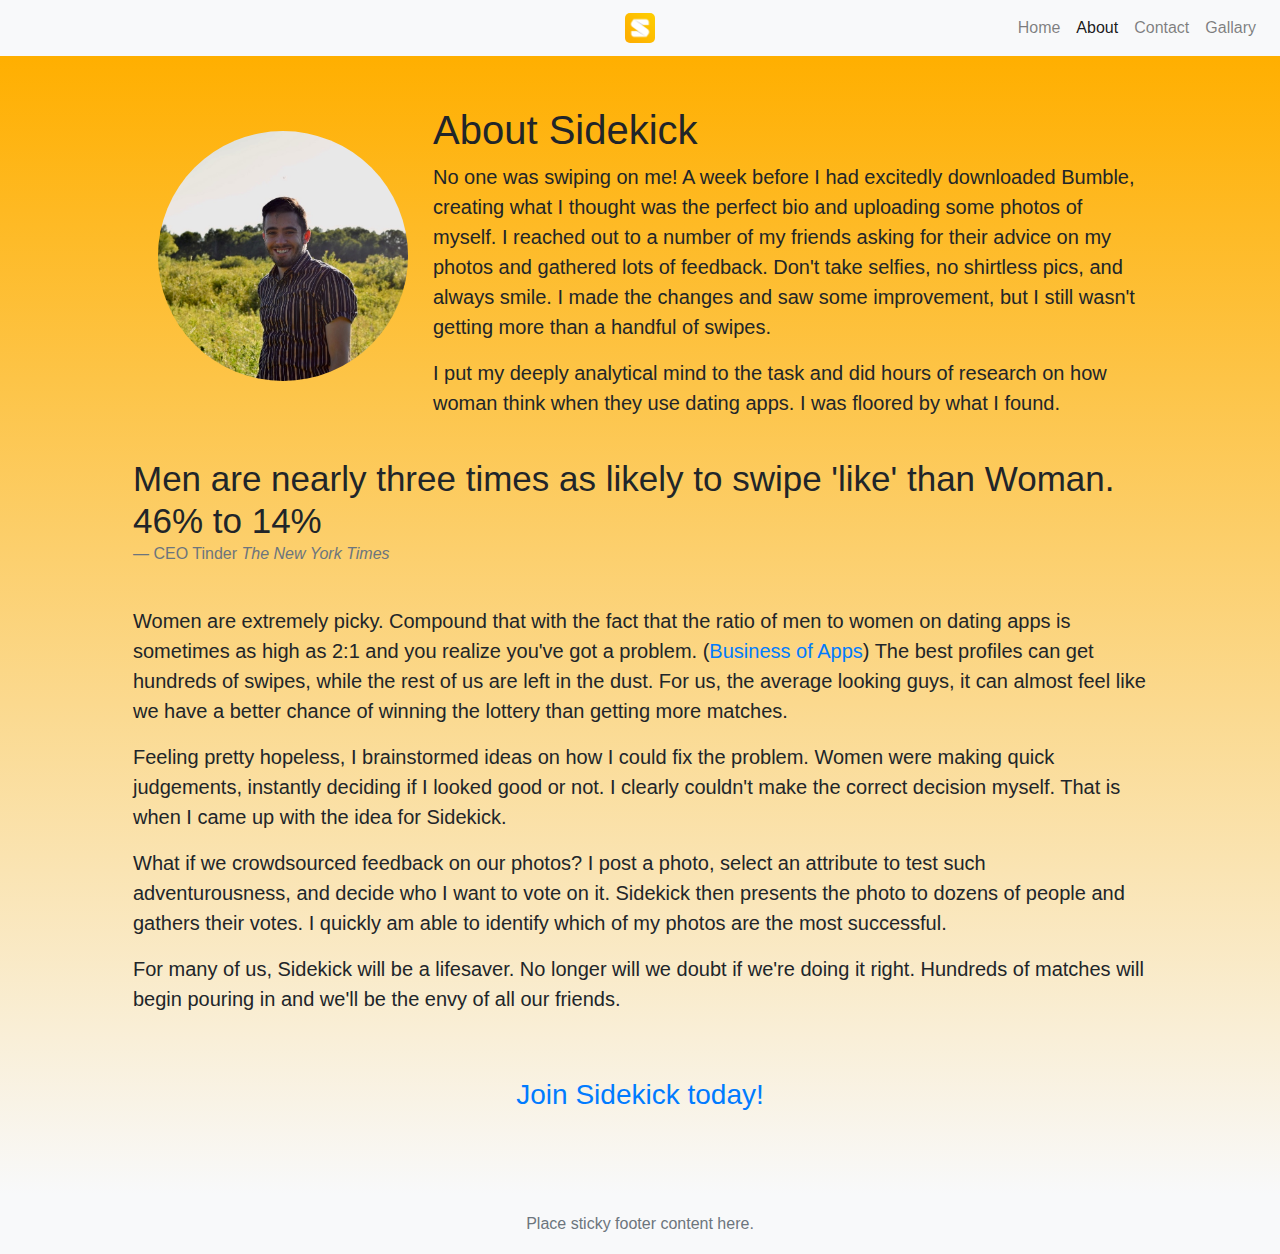
==== pages/about.html @ a57391af "First Commit" ====
<!DOCTYPE html>
<html lang="en">

<head>

	<meta charset="utf-8">
	<meta name="viewport" content="width=device-width, initial-scale=1, shrink-to-fit=no">
	<link rel="stylesheet" href="https://stackpath.bootstrapcdn.com/bootstrap/4.5.2/css/bootstrap.min.css" integrity="sha384-JcKb8q3iqJ61gNV9KGb8thSsNjpSL0n8PARn9HuZOnIxN0hoP+VmmDGMN5t9UJ0Z" crossorigin="anonymous">

	<script src="https://code.jquery.com/jquery-3.5.1.slim.min.js" integrity="sha384-DfXdz2htPH0lsSSs5nCTpuj/zy4C+OGpamoFVy38MVBnE+IbbVYUew+OrCXaRkfj" crossorigin="anonymous"></script>
	<script src="https://cdn.jsdelivr.net/npm/popper.js@1.16.1/dist/umd/popper.min.js" integrity="sha384-9/reFTGAW83EW2RDu2S0VKaIzap3H66lZH81PoYlFhbGU+6BZp6G7niu735Sk7lN" crossorigin="anonymous"></script>
	<script src="https://stackpath.bootstrapcdn.com/bootstrap/4.5.2/js/bootstrap.min.js" integrity="sha384-B4gt1jrGC7Jh4AgTPSdUtOBvfO8shuf57BaghqFfPlYxofvL8/KUEfYiJOMMV+rV" crossorigin="anonymous"></script>
	<link rel="stylesheet" href="../styles.css">
	<title>About Sidekick</title>
</head>

<body>
	<div class="container-fluid  main-container">
		<nav class="navbar navbar-expand-lg navbar-light bg-light fixed-top">
			<div class="d-flex w-100 order-0">

				<div class="w-100">
					<button class="navbar-toggler" type="button" data-toggle="collapse" data-target="#navbarNav">
						<span class="navbar-toggler-icon"></span>
					</button>
				</div>

				<div class="row justify-content-center align-self-center">
					<a href="../index.html">
						<img style="border-radius: 5px" src="../pictures/logo.png" width="30" height="30">
					</a>
				</div>
				<span class="w-100 d-lg-none"></span>
			</div>

			<span class="w-100 d-lg-none"></span>

			<div class="collapse navbar-collapse w-100 order-1 order-lg-0" id="navbarNav">
				<ul class="navbar-nav ml-auto mt-2 mt-lg-0">
					<li class="nav-item">
						<a class="nav-link" href="../index.html">Home</a>
					</li>
					<li class="nav-item active">
						<a class="nav-link" href="#">About<span class="sr-only">(current)</span></a>
					</li>
					<li class="nav-item">
						<a class="nav-link" href="contact.html">Contact</a>

					</li>
					<li class="nav-item">
						<a class="nav-link" href="gallary.html">Gallary</a>
					</li>
				</ul>

			</div>
		</nav>
		<div class="container ">
			<div class="row mx-md-5">
				<div class="span12">

					<div class="d-block text-md-left text-center">
						<img src="../pictures/stewart.jpeg" class="rounded-circle about-personal-photo  float-md-left" alt="Stewart the Founder">
						<h1>About Sidekick</h1>
					</div>
					<p class="lead">
						No one was swiping on me! A week before I had
						excitedly downloaded Bumble, creating what I thought was the perfect
						bio and uploading some photos of myself. I reached out to a number
						of my friends asking for their advice on my photos and gathered lots
						of feedback. Don't take selfies, no shirtless pics, and always smile.
						I made the changes and saw some improvement, but I still wasn't getting
						more than a handful of swipes.</p>

					<p class="lead">I put my deeply analytical mind to the task and did hours of research
						on how woman think when they use dating apps. I was floored by what I
						found.</p>
					<br>
					<blockquote class="blockquote">
						<p class="mb-0  display-4 quote">Men are nearly three times as likely to swipe 'like'
							than Woman. 46% to 14%</p>
						<footer class="blockquote-footer">CEO Tinder <cite title="Source Title">
								<a href="https://www.nytimes.com/2014/10/30/fashion/tinder-the-fast-growing-dating-app-taps-an-age-old-truth.html" class="hyperlink-color">
									The New York Times</a></cite></footer>
					</blockquote>
					<br>
					<p class="lead">Women are extremely picky. Compound that with the fact that the
						ratio of men to women on dating apps is sometimes as high as 2:1
						and you realize you've got a problem. (<a href="https://www.businessofapps.com/data/tinder-statistics/">Business of Apps</a>)
						The best profiles can get hundreds of swipes,
						while the rest of us are left in the dust. For us, the average looking
						guys, it can almost feel like we have a better chance of winning the
						lottery than getting more matches.</p>

					<p class="lead">
						Feeling pretty hopeless, I brainstormed ideas on how I could fix the
						problem. Women were making quick judgements, instantly deciding if I
						looked good or not. I clearly couldn't make the correct decision myself.
						That is when I came up with the idea for Sidekick.</p>

					<p class="lead">What if we crowdsourced feedback on our photos? I post a photo,
						select an attribute to test such adventurousness, and decide who
						I want to vote on it. Sidekick then presents the photo to dozens of
						people and gathers their votes. I quickly am
						able to identify which of my photos are the most successful.</p>
					<p class="lead">
						For many of us, Sidekick will be a lifesaver. No longer will we doubt
						if we're doing it right. Hundreds of matches will begin pouring in and
						we'll be the envy of all our friends.</p>
					<br>
					<br>
					<div class="d-flex justify-content-center">
						<h3><a href="../index.html">Join Sidekick today!</a></h3>
					</div>
					<br>
				</div>
			</div>
		</div>




	</div>
	<!--No one was swiping on me! A week before I had excitedly downloaded Bumble, creating what I thought was the perfect bio and uploading some photos of myself. I reached out to a number of my friends asking for their advice on my photos and
		gathered lots of feedback. Don't take selfies, no shirtless pics, and always smile. I made the changes and saw some improvement, but I still wasn't getting more than a handful of swipes.

		I put my deeply analytical mind to the task and did hours of research on how woman think when they use dating apps. I was floored by what I found. The New York Times stated that "men are nearly three times as likely to swipe “like” (in 46
		percent of cases) than woman (14 percent)."
		Women are extremely picky. Compound that with the fact that the ratio of men to women on dating apps is sometimes as high as 2:1 and you realize you've got a problem. (BusinessofApps) The best profiles can get hundreds of swipes, while the rest
		of us are left in the dust. For us, the average looking guys, it can almost feel like we have a better chance of winning the lottery than getting more matches.

		then the ‘bottom’ 80% of men were in essence competing for the bottom 22% of women, while the top 78% of women were competing for the top 20% of men. (BusinessofApps)

		Feeling pretty hopeless, I brainstormed ideas on how I could fix the problem. Women were making quick judgements, instantly deciding if I looked good or not. I clearly couldn't make the correct decision myself. That is when I came up with the
		idea for Sidekick.

		What if we crowdsourced feedback on our photos? I post a photo, select an attribute to test such adventurousness, and decide who I want to vote on it. Sidekick then presents the photo to dozens of people and gathers their votes. I quickly am
		able to identify which of my photos are the most successful.
		For many of us, Sidekick will be a lifesaver. No longer will we doubt if we're doing it right. Hundreds of matches will begin pouring in and we'll be the envy of all our friends.
		Join Sidekick today!

		I felt like I had a pretty great personality-spontaneous, happy, and fun to be around. -->
	</div>

	<footer class="footer">
		<div class="container">
			<span class="text-muted">Place sticky footer content here.</span>
		</div>
	</footer>
</body>

</html>
---- styles.css ----
* {
  margin: 0;
  padding: 0;
  box-sizing: border-box;
}

body {
  padding-top: 56px;
  padding-bottom: 60px;
  font-family: -apple-system, BlinkMacSystemFont, sans-serif;
  background-color: #F8F9FA;
  /*#F8F9FA;*/
}

html {
  position: relative;
  min-height: 100%;
}

/*Main Page CSS*/
/* Mobile Styles */
/* Mobile Styles */
.full-width-center {
  position: absolute;
  left: 50%;
  margin-left: -15px !important;
  /* 50% of your logo width */
  display: block;
}

.main-container {
  padding-top: 50px;
  padding-bottom: 50px;
  background-image: linear-gradient(#FFAF00, #F8F9FA);
}

.abs-center-x {
  position: absolute;
  left: 50%;
  transform: translateX(-50%);
  align-self: center;
}

.main-title {
  font-size: 80px;
  font-size: 15.0vw;
}

.main-subtitle {
  font-size: 30px;
  color: #343436;
}

.screenshot {
  height: 600px;
}

.footer {
  position: absolute;
  bottom: 0;
  width: 100%;
  height: 60px;
  text-align: center;
  line-height: 60px;
  background-color: #F8F9FA;
}

/*About Styles*/
/*About Styles*/
/*About Styles*/
.about-personal-photo {
  width: 250px;
  height: 250px;
  margin: 25px;
}

.quote {
  font-size: 50px;
}

.hyperlink-color {
  color: inherit;
}

/* Mobile Styles */
/* Mobile Styles */
/* Mobile Styles */
@media only screen and (max-width: 575px) {
  .mobile-text-center {
    text-align: center;
  }
}

/* Tablet Styles */
/* Tablet Styles */
/* Tablet Styles */
@media only screen and (min-width: 576px) and (max-width: 768px) {
  .main-container {
    padding-top: 50px;
    padding-bottom: 50px;
  }

  .main-title {
    font-size: 10.0vw;
  }

  .mobile-text-center {
    text-align: center;
  }

  .screenshot {
    height: 550px;
  }

  .quote {
    font-size: 35px;
  }
}

/* Desktop Styles */
/* Desktop Styles */
/* Desktop Styles */
@media only screen and (min-width: 769px) {
  .main-container {
    padding-top: 50px;
    padding-bottom: 50px;
  }

  .main-title {
    font-size: 90px;
    font-size: 6.5vw;
  }

  .text-main {
    margin-right: 25px;
  }

  .screenshot {
    max-width: none;
    height: 650px;
  }

  .quote {
    font-size: 35px;
  }
}
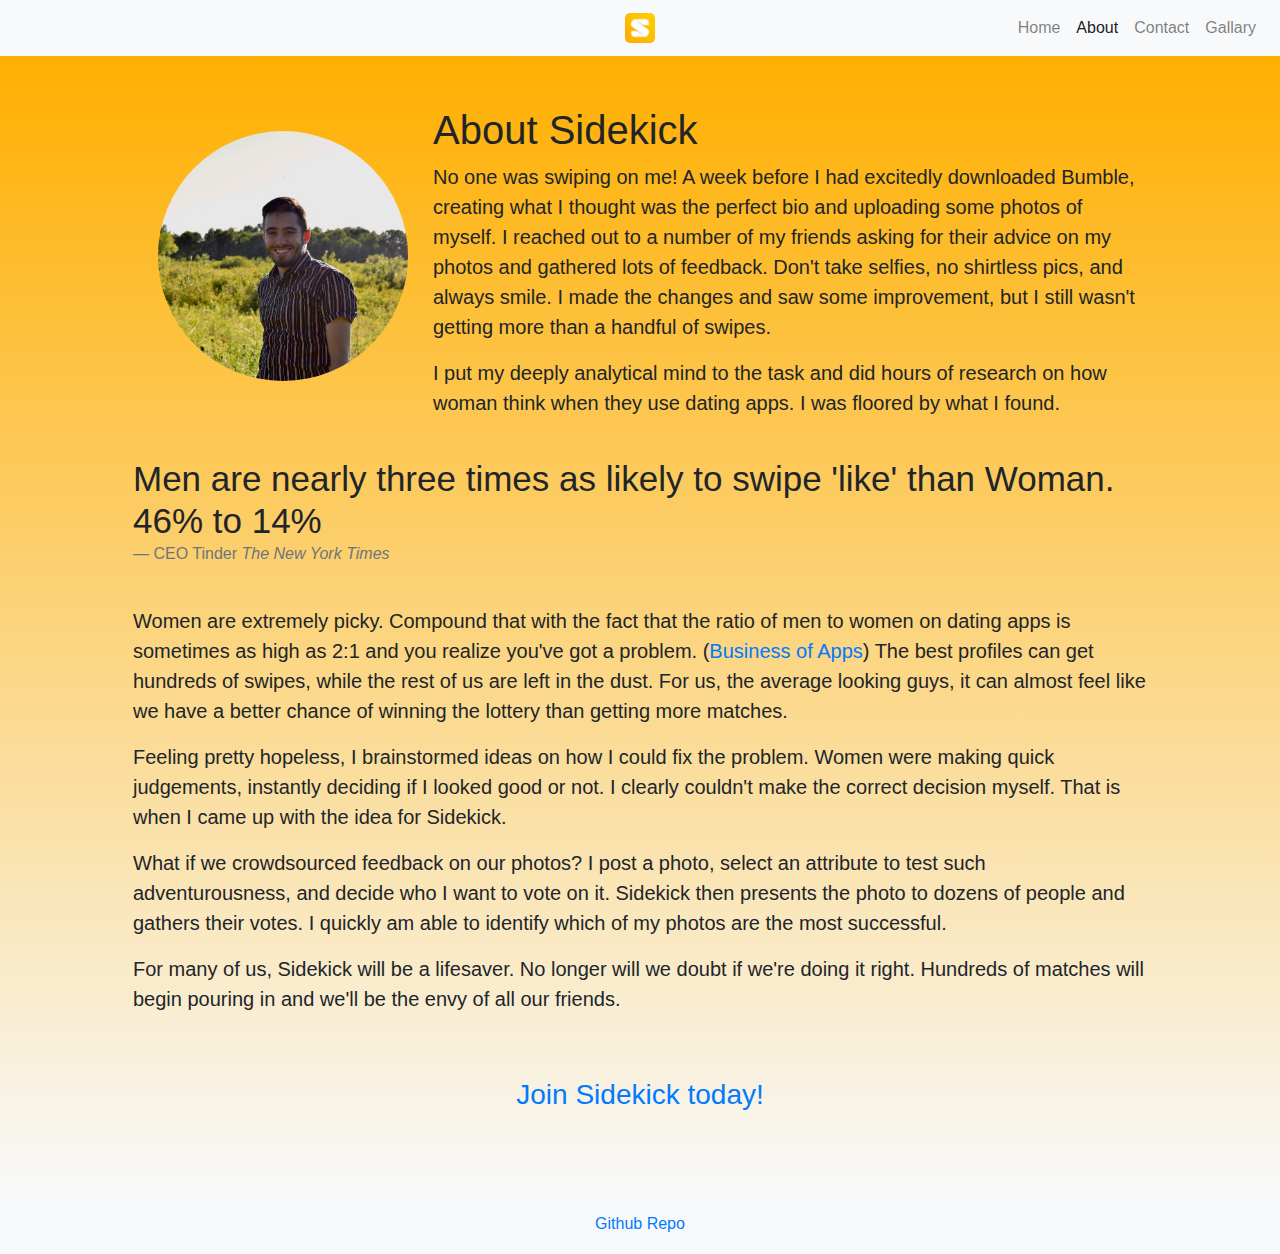
==== commit b03c5cfd: "Additional Changes" ====
--- a/pages/about.html
+++ b/pages/about.html
@@ -115,35 +115,11 @@
 				</div>
 			</div>
 		</div>
-
-
-
-
-	</div>
-	<!--No one was swiping on me! A week before I had excitedly downloaded Bumble, creating what I thought was the perfect bio and uploading some photos of myself. I reached out to a number of my friends asking for their advice on my photos and
-		gathered lots of feedback. Don't take selfies, no shirtless pics, and always smile. I made the changes and saw some improvement, but I still wasn't getting more than a handful of swipes.
-
-		I put my deeply analytical mind to the task and did hours of research on how woman think when they use dating apps. I was floored by what I found. The New York Times stated that "men are nearly three times as likely to swipe “like” (in 46
-		percent of cases) than woman (14 percent)."
-		Women are extremely picky. Compound that with the fact that the ratio of men to women on dating apps is sometimes as high as 2:1 and you realize you've got a problem. (BusinessofApps) The best profiles can get hundreds of swipes, while the rest
-		of us are left in the dust. For us, the average looking guys, it can almost feel like we have a better chance of winning the lottery than getting more matches.
-
-		then the ‘bottom’ 80% of men were in essence competing for the bottom 22% of women, while the top 78% of women were competing for the top 20% of men. (BusinessofApps)
-
-		Feeling pretty hopeless, I brainstormed ideas on how I could fix the problem. Women were making quick judgements, instantly deciding if I looked good or not. I clearly couldn't make the correct decision myself. That is when I came up with the
-		idea for Sidekick.
-
-		What if we crowdsourced feedback on our photos? I post a photo, select an attribute to test such adventurousness, and decide who I want to vote on it. Sidekick then presents the photo to dozens of people and gathers their votes. I quickly am
-		able to identify which of my photos are the most successful.
-		For many of us, Sidekick will be a lifesaver. No longer will we doubt if we're doing it right. Hundreds of matches will begin pouring in and we'll be the envy of all our friends.
-		Join Sidekick today!
-
-		I felt like I had a pretty great personality-spontaneous, happy, and fun to be around. -->
 	</div>
 
 	<footer class="footer">
 		<div class="container">
-			<span class="text-muted">Place sticky footer content here.</span>
+			<span class="text-muted"><a href="https://github.com/Stewman9000/CreativeProject1.git">Github Repo</a></span>
 		</div>
 	</footer>
 </body>
